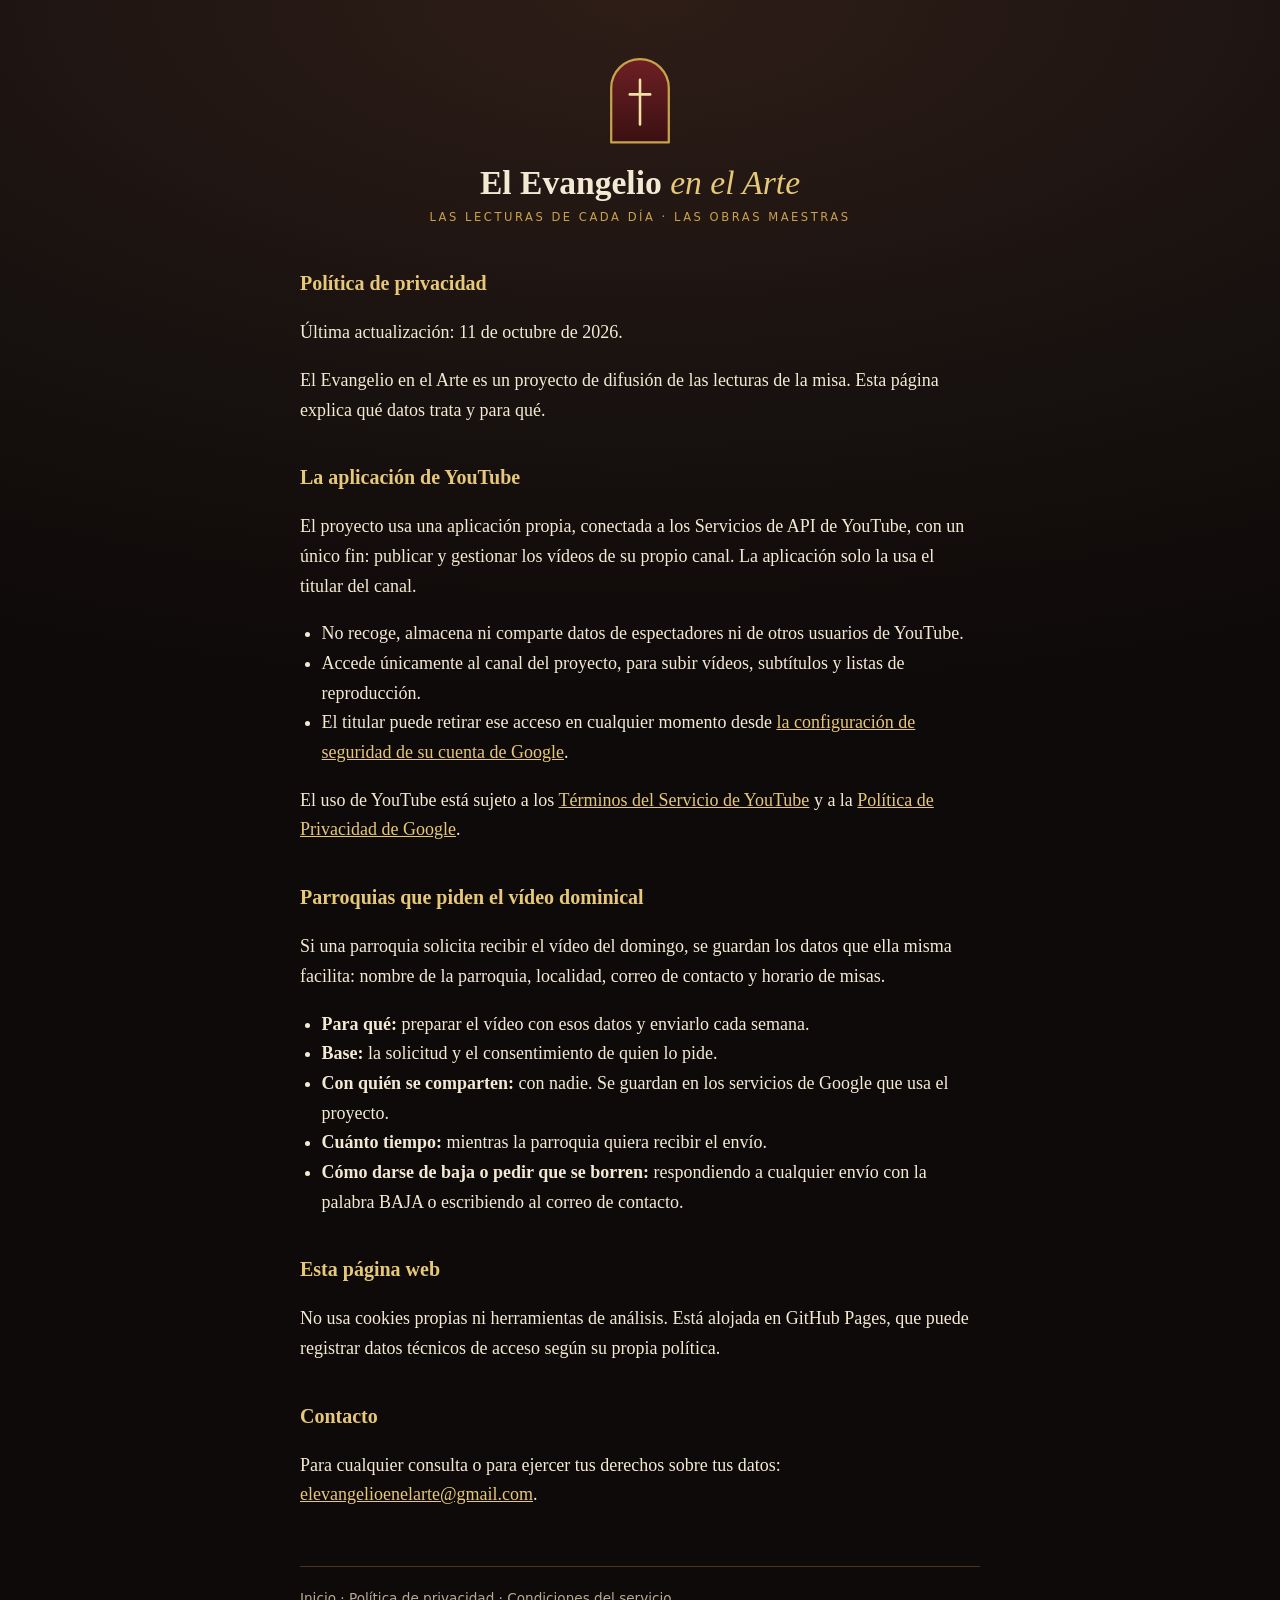
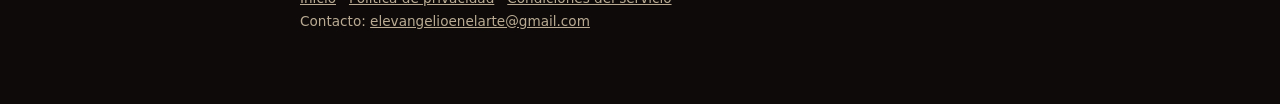
==== privacidad.html @ 05d28bb9 "Página principal del dominio y verificación de Google Co-Authored-By: Claude Opus 5.5 <noreply@anthr" ====
<!doctype html>
<html lang="es">
<head>
<meta charset="utf-8">
<meta name="viewport" content="width=device-width, initial-scale=1">
<title>Política de privacidad · El Evangelio en el Arte</title>
<meta name="description" content="Qué datos trata El Evangelio en el Arte y para qué.">
<style>
:root{--tinta:#14100e;--tinta2:#241813;--oro:#c9a24b;--oro2:#e6c878;--perg:#f4ead4;--gris:#b9ab93}
*{box-sizing:border-box}
html{background:#0e0a09}
body{margin:0;min-height:100vh;background:radial-gradient(ellipse 120% 700px at 50% 0%,#2e1d17 0%,#17110f 60%,#0e0a09 100%) no-repeat #0e0a09;color:var(--perg);
font-family:Georgia,'Times New Roman',serif;line-height:1.65;font-size:18px}
main{max-width:720px;margin:0 auto;padding:56px 20px 72px}
header{text-align:center;margin-bottom:40px}
.marca{width:64px;height:auto;display:block;margin:0 auto 18px}
h1{font-size:2.1rem;line-height:1.15;margin:0 0 6px;font-weight:600}
h1 em{color:var(--oro2);font-weight:500}
.lema{font-family:system-ui,-apple-system,'Segoe UI',sans-serif;text-transform:uppercase;letter-spacing:.22em;font-size:.72rem;color:var(--oro)}
h2{font-size:1.25rem;color:var(--oro2);margin:36px 0 8px;font-weight:600}
p,li{color:var(--perg)}
a{color:var(--oro2)}
ul{padding-left:1.2em}
.boton{display:inline-block;margin-top:8px;padding:12px 22px;border:1px solid var(--oro);border-radius:6px;text-decoration:none;color:var(--perg);font-family:system-ui,sans-serif;font-size:.95rem}
footer{margin-top:56px;padding-top:20px;border-top:1px solid rgba(201,162,75,.3);font-family:system-ui,sans-serif;font-size:.85rem;color:var(--gris)}
footer a{color:var(--gris)}
</style>
</head>
<body>
<main>
<header>
<svg class="marca" viewBox="0 0 200 280" role="img" aria-label="Emblema de El Evangelio en el Arte" xmlns="http://www.w3.org/2000/svg"><defs><linearGradient id="ox" x1="0" y1="0" x2="0" y2="1"><stop offset="0" stop-color="#6d2023"/><stop offset="1" stop-color="#3a1012"/></linearGradient></defs><path d="M10 270V100A90 90 0 0 1 190 100V270Z" fill="url(#ox)" stroke="#c9a24b" stroke-width="7" stroke-linejoin="round"/><path d="M100 74V214M68 120H132" stroke="#f3dfa6" stroke-width="8" stroke-linecap="round"/></svg>
<h1>El Evangelio <em>en el Arte</em></h1>
<div class="lema">Las lecturas de cada día · Las obras maestras</div>
</header>

<h2>Política de privacidad</h2>
<p>Última actualización: 11 de octubre de 2026.</p>
<p>El Evangelio en el Arte es un proyecto de difusión de las lecturas de la misa. Esta página explica qué datos trata y para qué.</p>

<h2>La aplicación de YouTube</h2>
<p>El proyecto usa una aplicación propia, conectada a los Servicios de API de YouTube, con un único fin: publicar y gestionar los vídeos de su propio canal. La aplicación solo la usa el titular del canal.</p>
<ul>
<li>No recoge, almacena ni comparte datos de espectadores ni de otros usuarios de YouTube.</li>
<li>Accede únicamente al canal del proyecto, para subir vídeos, subtítulos y listas de reproducción.</li>
<li>El titular puede retirar ese acceso en cualquier momento desde <a href="https://myaccount.google.com/permissions">la configuración de seguridad de su cuenta de Google</a>.</li>
</ul>
<p>El uso de YouTube está sujeto a los <a href="https://www.youtube.com/t/terms">Términos del Servicio de YouTube</a> y a la <a href="https://policies.google.com/privacy">Política de Privacidad de Google</a>.</p>

<h2>Parroquias que piden el vídeo dominical</h2>
<p>Si una parroquia solicita recibir el vídeo del domingo, se guardan los datos que ella misma facilita: nombre de la parroquia, localidad, correo de contacto y horario de misas.</p>
<ul>
<li><strong>Para qué:</strong> preparar el vídeo con esos datos y enviarlo cada semana.</li>
<li><strong>Base:</strong> la solicitud y el consentimiento de quien lo pide.</li>
<li><strong>Con quién se comparten:</strong> con nadie. Se guardan en los servicios de Google que usa el proyecto.</li>
<li><strong>Cuánto tiempo:</strong> mientras la parroquia quiera recibir el envío.</li>
<li><strong>Cómo darse de baja o pedir que se borren:</strong> respondiendo a cualquier envío con la palabra BAJA o escribiendo al correo de contacto.</li>
</ul>

<h2>Esta página web</h2>
<p>No usa cookies propias ni herramientas de análisis. Está alojada en GitHub Pages, que puede registrar datos técnicos de acceso según su propia política.</p>

<h2>Contacto</h2>
<p>Para cualquier consulta o para ejercer tus derechos sobre tus datos: <a href="mailto:elevangelioenelarte@gmail.com">elevangelioenelarte@gmail.com</a>.</p>

<footer><a href="./">Inicio</a> · <a href="privacidad.html">Política de privacidad</a> · <a href="condiciones.html">Condiciones del servicio</a><br>Contacto: <a href="mailto:elevangelioenelarte@gmail.com">elevangelioenelarte@gmail.com</a></footer>
</main>
</body>
</html>
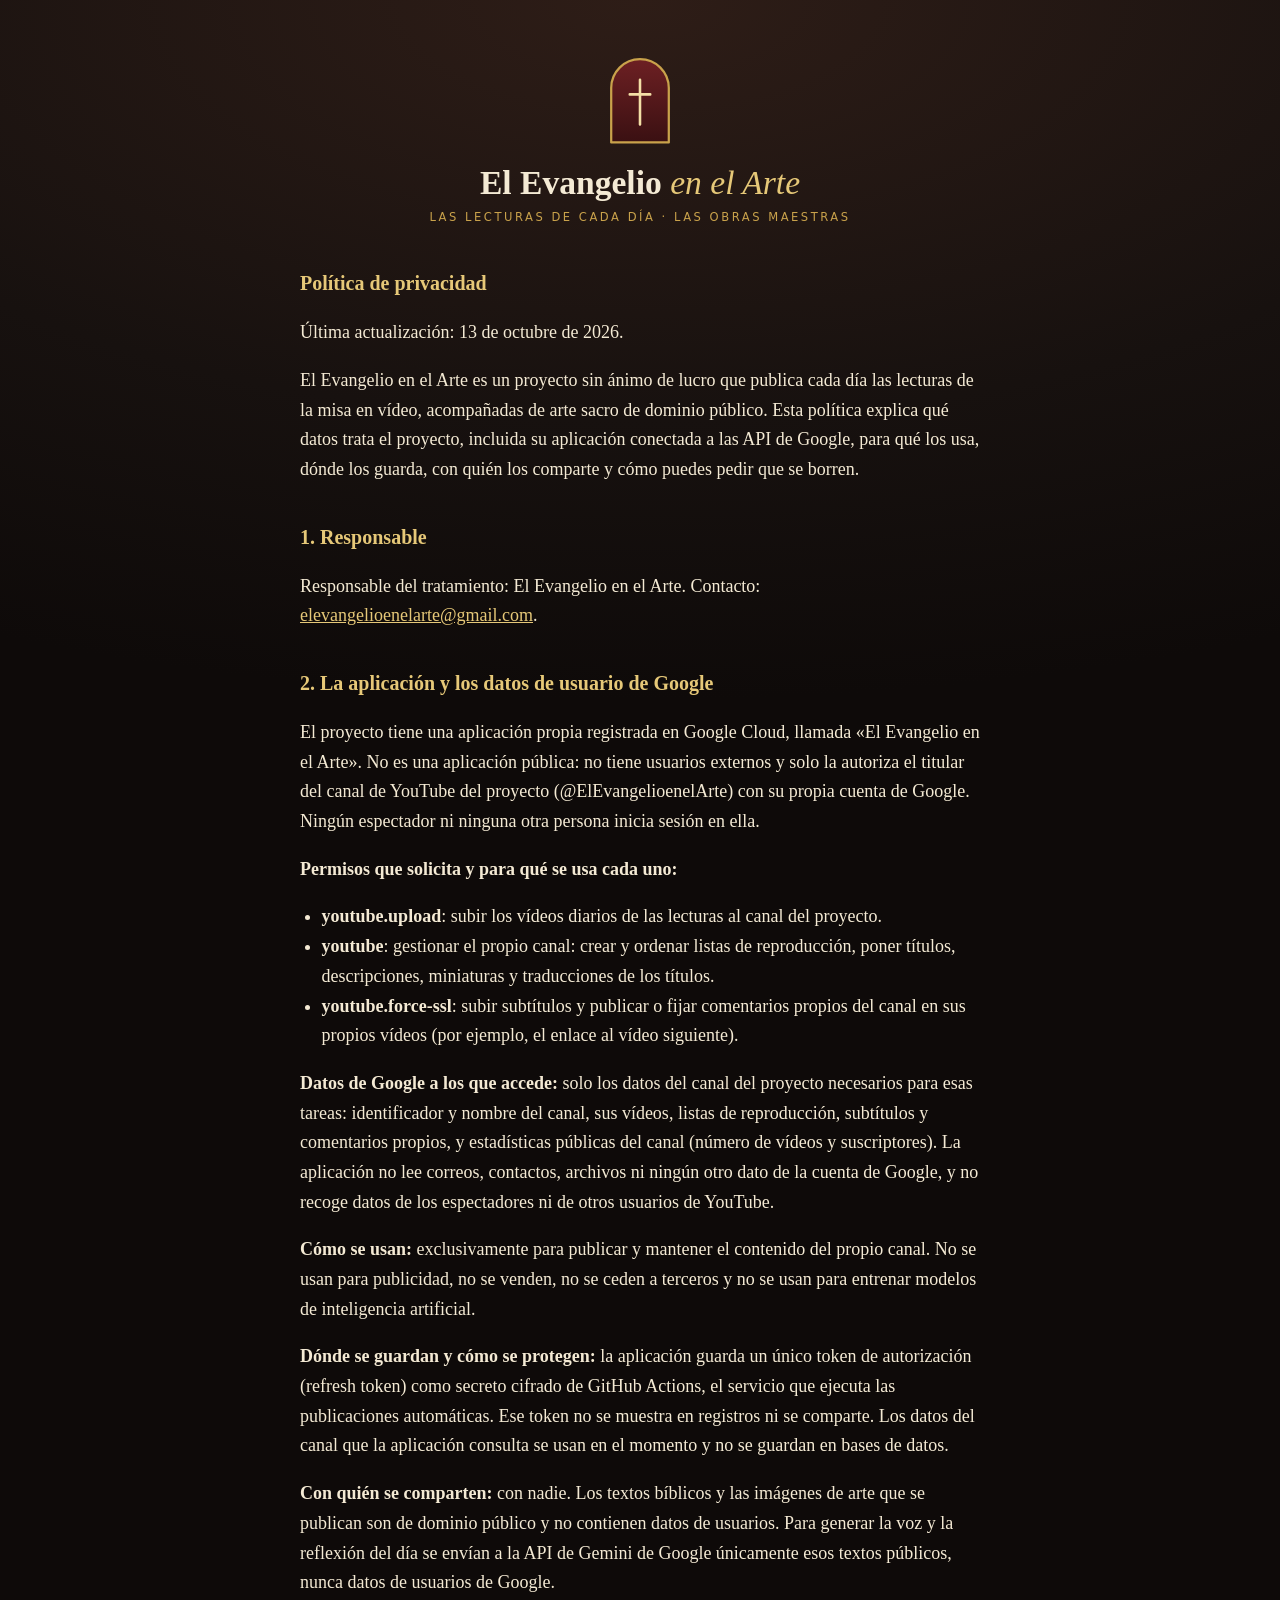
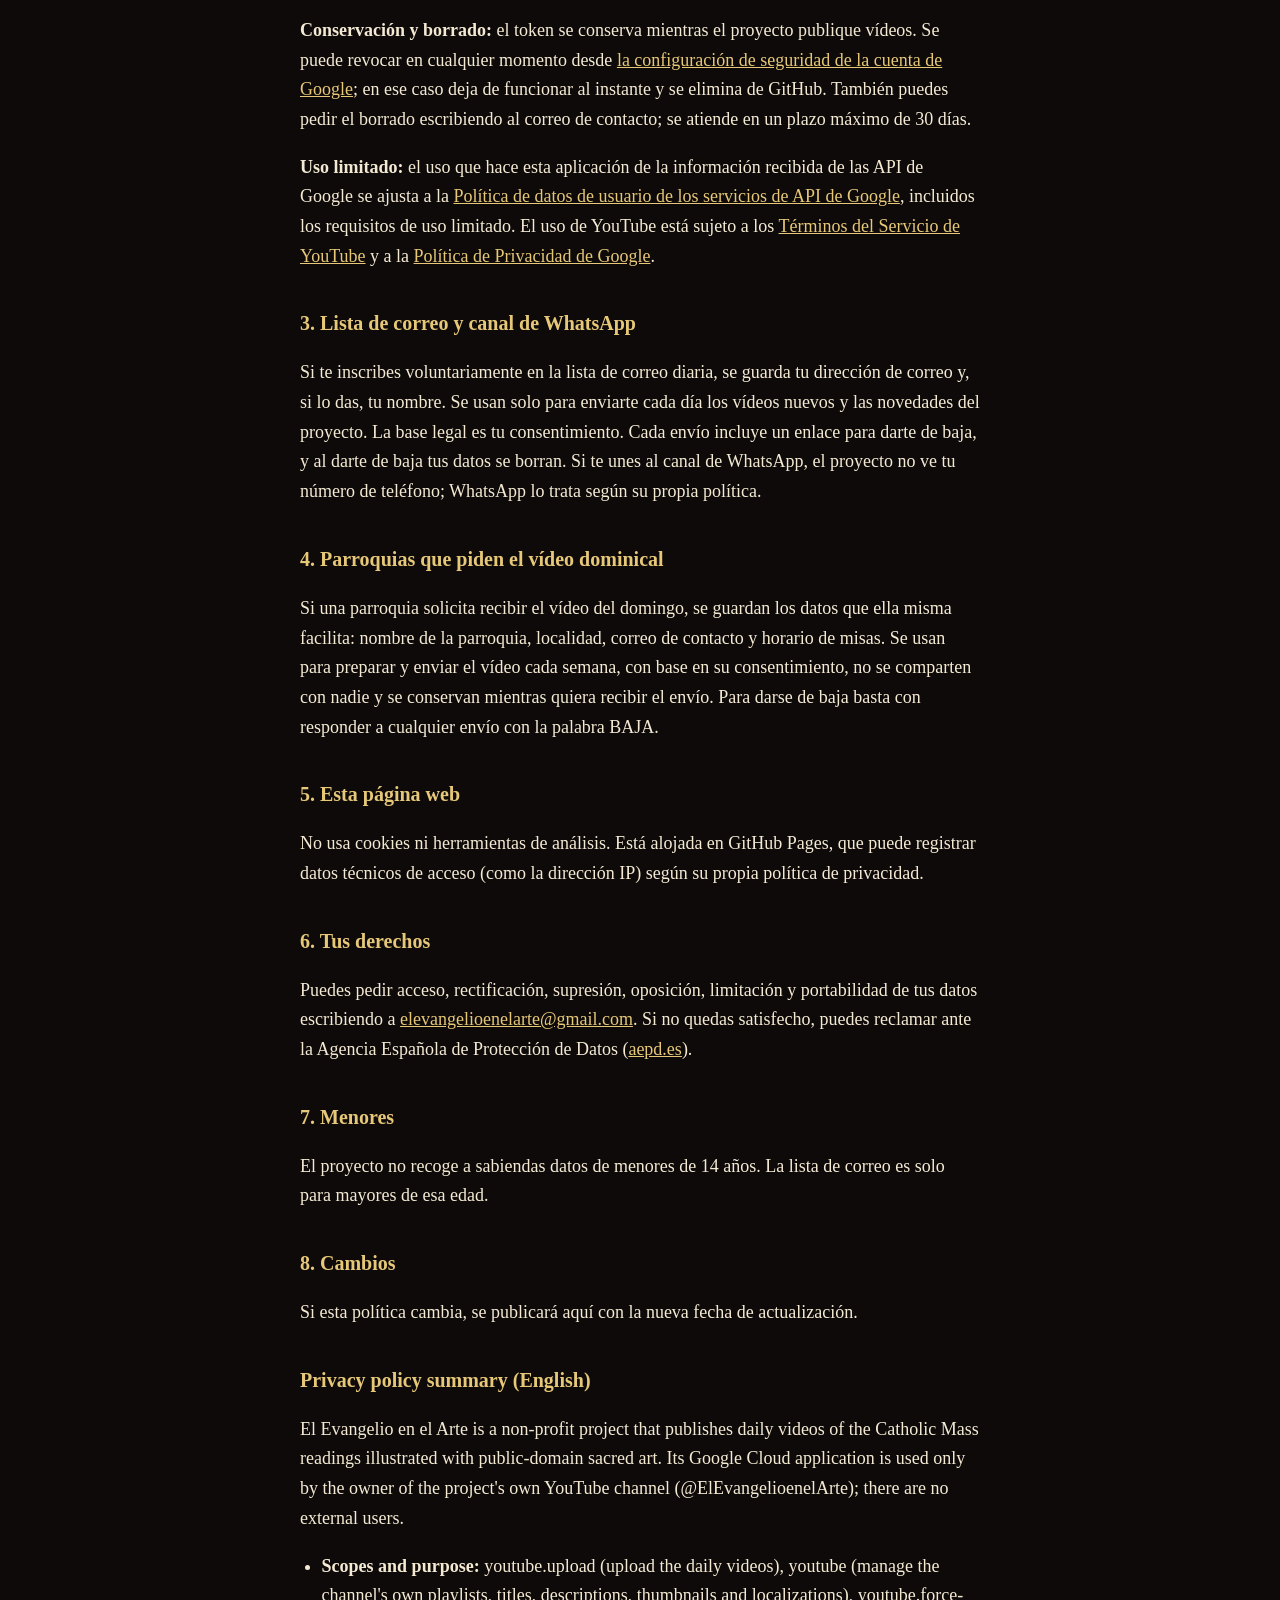
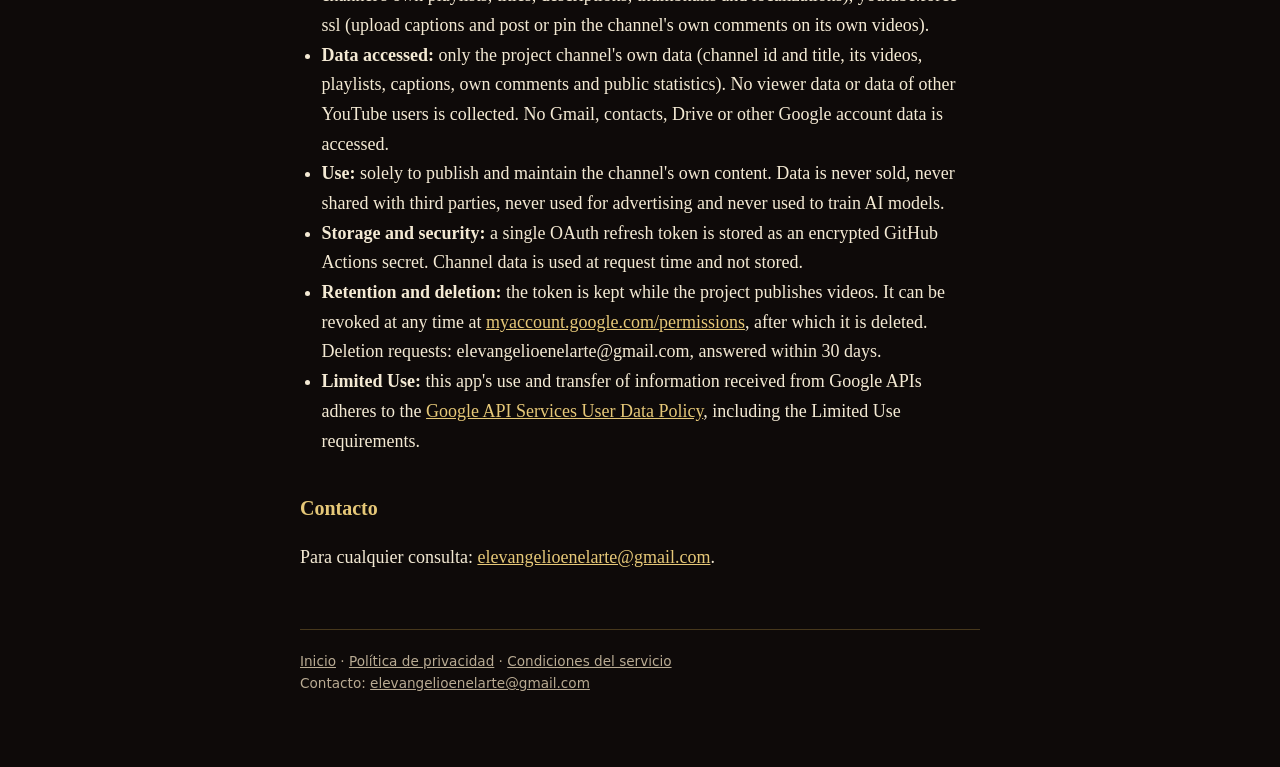
==== commit 396f53f3: "Ampliar la política de privacidad para la verificación de Google Co-Authored-By: Claude Opus 5.5 <no" ====
--- a/privacidad.html
+++ b/privacidad.html
@@ -35,33 +35,60 @@
 </header>
 
 <h2>Política de privacidad</h2>
-<p>Última actualización: 11 de octubre de 2026.</p>
-<p>El Evangelio en el Arte es un proyecto de difusión de las lecturas de la misa. Esta página explica qué datos trata y para qué.</p>
+<p>Última actualización: 13 de octubre de 2026.</p>
+<p>El Evangelio en el Arte es un proyecto sin ánimo de lucro que publica cada día las lecturas de la misa en vídeo, acompañadas de arte sacro de dominio público. Esta política explica qué datos trata el proyecto, incluida su aplicación conectada a las API de Google, para qué los usa, dónde los guarda, con quién los comparte y cómo puedes pedir que se borren.</p>
 
-<h2>La aplicación de YouTube</h2>
-<p>El proyecto usa una aplicación propia, conectada a los Servicios de API de YouTube, con un único fin: publicar y gestionar los vídeos de su propio canal. La aplicación solo la usa el titular del canal.</p>
+<h2>1. Responsable</h2>
+<p>Responsable del tratamiento: El Evangelio en el Arte. Contacto: <a href="mailto:elevangelioenelarte@gmail.com">elevangelioenelarte@gmail.com</a>.</p>
+
+<h2>2. La aplicación y los datos de usuario de Google</h2>
+<p>El proyecto tiene una aplicación propia registrada en Google Cloud, llamada «El Evangelio en el Arte». No es una aplicación pública: no tiene usuarios externos y solo la autoriza el titular del canal de YouTube del proyecto (@ElEvangelioenelArte) con su propia cuenta de Google. Ningún espectador ni ninguna otra persona inicia sesión en ella.</p>
+<p><strong>Permisos que solicita y para qué se usa cada uno:</strong></p>
 <ul>
-<li>No recoge, almacena ni comparte datos de espectadores ni de otros usuarios de YouTube.</li>
-<li>Accede únicamente al canal del proyecto, para subir vídeos, subtítulos y listas de reproducción.</li>
-<li>El titular puede retirar ese acceso en cualquier momento desde <a href="https://myaccount.google.com/permissions">la configuración de seguridad de su cuenta de Google</a>.</li>
+<li><strong>youtube.upload</strong>: subir los vídeos diarios de las lecturas al canal del proyecto.</li>
+<li><strong>youtube</strong>: gestionar el propio canal: crear y ordenar listas de reproducción, poner títulos, descripciones, miniaturas y traducciones de los títulos.</li>
+<li><strong>youtube.force-ssl</strong>: subir subtítulos y publicar o fijar comentarios propios del canal en sus propios vídeos (por ejemplo, el enlace al vídeo siguiente).</li>
 </ul>
-<p>El uso de YouTube está sujeto a los <a href="https://www.youtube.com/t/terms">Términos del Servicio de YouTube</a> y a la <a href="https://policies.google.com/privacy">Política de Privacidad de Google</a>.</p>
+<p><strong>Datos de Google a los que accede:</strong> solo los datos del canal del proyecto necesarios para esas tareas: identificador y nombre del canal, sus vídeos, listas de reproducción, subtítulos y comentarios propios, y estadísticas públicas del canal (número de vídeos y suscriptores). La aplicación no lee correos, contactos, archivos ni ningún otro dato de la cuenta de Google, y no recoge datos de los espectadores ni de otros usuarios de YouTube.</p>
+<p><strong>Cómo se usan:</strong> exclusivamente para publicar y mantener el contenido del propio canal. No se usan para publicidad, no se venden, no se ceden a terceros y no se usan para entrenar modelos de inteligencia artificial.</p>
+<p><strong>Dónde se guardan y cómo se protegen:</strong> la aplicación guarda un único token de autorización (refresh token) como secreto cifrado de GitHub Actions, el servicio que ejecuta las publicaciones automáticas. Ese token no se muestra en registros ni se comparte. Los datos del canal que la aplicación consulta se usan en el momento y no se guardan en bases de datos.</p>
+<p><strong>Con quién se comparten:</strong> con nadie. Los textos bíblicos y las imágenes de arte que se publican son de dominio público y no contienen datos de usuarios. Para generar la voz y la reflexión del día se envían a la API de Gemini de Google únicamente esos textos públicos, nunca datos de usuarios de Google.</p>
+<p><strong>Conservación y borrado:</strong> el token se conserva mientras el proyecto publique vídeos. Se puede revocar en cualquier momento desde <a href="https://myaccount.google.com/permissions">la configuración de seguridad de la cuenta de Google</a>; en ese caso deja de funcionar al instante y se elimina de GitHub. También puedes pedir el borrado escribiendo al correo de contacto; se atiende en un plazo máximo de 30 días.</p>
+<p><strong>Uso limitado:</strong> el uso que hace esta aplicación de la información recibida de las API de Google se ajusta a la <a href="https://developers.google.com/terms/api-services-user-data-policy">Política de datos de usuario de los servicios de API de Google</a>, incluidos los requisitos de uso limitado. El uso de YouTube está sujeto a los <a href="https://www.youtube.com/t/terms">Términos del Servicio de YouTube</a> y a la <a href="https://policies.google.com/privacy">Política de Privacidad de Google</a>.</p>
 
-<h2>Parroquias que piden el vídeo dominical</h2>
-<p>Si una parroquia solicita recibir el vídeo del domingo, se guardan los datos que ella misma facilita: nombre de la parroquia, localidad, correo de contacto y horario de misas.</p>
+<h2>3. Lista de correo y canal de WhatsApp</h2>
+<p>Si te inscribes voluntariamente en la lista de correo diaria, se guarda tu dirección de correo y, si lo das, tu nombre. Se usan solo para enviarte cada día los vídeos nuevos y las novedades del proyecto. La base legal es tu consentimiento. Cada envío incluye un enlace para darte de baja, y al darte de baja tus datos se borran. Si te unes al canal de WhatsApp, el proyecto no ve tu número de teléfono; WhatsApp lo trata según su propia política.</p>
+
+<h2>4. Parroquias que piden el vídeo dominical</h2>
+<p>Si una parroquia solicita recibir el vídeo del domingo, se guardan los datos que ella misma facilita: nombre de la parroquia, localidad, correo de contacto y horario de misas. Se usan para preparar y enviar el vídeo cada semana, con base en su consentimiento, no se comparten con nadie y se conservan mientras quiera recibir el envío. Para darse de baja basta con responder a cualquier envío con la palabra BAJA.</p>
+
+<h2>5. Esta página web</h2>
+<p>No usa cookies ni herramientas de análisis. Está alojada en GitHub Pages, que puede registrar datos técnicos de acceso (como la dirección IP) según su propia política de privacidad.</p>
+
+<h2>6. Tus derechos</h2>
+<p>Puedes pedir acceso, rectificación, supresión, oposición, limitación y portabilidad de tus datos escribiendo a <a href="mailto:elevangelioenelarte@gmail.com">elevangelioenelarte@gmail.com</a>. Si no quedas satisfecho, puedes reclamar ante la Agencia Española de Protección de Datos (<a href="https://www.aepd.es">aepd.es</a>).</p>
+
+<h2>7. Menores</h2>
+<p>El proyecto no recoge a sabiendas datos de menores de 14 años. La lista de correo es solo para mayores de esa edad.</p>
+
+<h2>8. Cambios</h2>
+<p>Si esta política cambia, se publicará aquí con la nueva fecha de actualización.</p>
+
+<h2 lang="en">Privacy policy summary (English)</h2>
+<div lang="en">
+<p>El Evangelio en el Arte is a non-profit project that publishes daily videos of the Catholic Mass readings illustrated with public-domain sacred art. Its Google Cloud application is used only by the owner of the project's own YouTube channel (@ElEvangelioenelArte); there are no external users.</p>
 <ul>
-<li><strong>Para qué:</strong> preparar el vídeo con esos datos y enviarlo cada semana.</li>
-<li><strong>Base:</strong> la solicitud y el consentimiento de quien lo pide.</li>
-<li><strong>Con quién se comparten:</strong> con nadie. Se guardan en los servicios de Google que usa el proyecto.</li>
-<li><strong>Cuánto tiempo:</strong> mientras la parroquia quiera recibir el envío.</li>
-<li><strong>Cómo darse de baja o pedir que se borren:</strong> respondiendo a cualquier envío con la palabra BAJA o escribiendo al correo de contacto.</li>
+<li><strong>Scopes and purpose:</strong> youtube.upload (upload the daily videos), youtube (manage the channel's own playlists, titles, descriptions, thumbnails and localizations), youtube.force-ssl (upload captions and post or pin the channel's own comments on its own videos).</li>
+<li><strong>Data accessed:</strong> only the project channel's own data (channel id and title, its videos, playlists, captions, own comments and public statistics). No viewer data or data of other YouTube users is collected. No Gmail, contacts, Drive or other Google account data is accessed.</li>
+<li><strong>Use:</strong> solely to publish and maintain the channel's own content. Data is never sold, never shared with third parties, never used for advertising and never used to train AI models.</li>
+<li><strong>Storage and security:</strong> a single OAuth refresh token is stored as an encrypted GitHub Actions secret. Channel data is used at request time and not stored.</li>
+<li><strong>Retention and deletion:</strong> the token is kept while the project publishes videos. It can be revoked at any time at <a href="https://myaccount.google.com/permissions">myaccount.google.com/permissions</a>, after which it is deleted. Deletion requests: elevangelioenelarte@gmail.com, answered within 30 days.</li>
+<li><strong>Limited Use:</strong> this app's use and transfer of information received from Google APIs adheres to the <a href="https://developers.google.com/terms/api-services-user-data-policy">Google API Services User Data Policy</a>, including the Limited Use requirements.</li>
 </ul>
-
-<h2>Esta página web</h2>
-<p>No usa cookies propias ni herramientas de análisis. Está alojada en GitHub Pages, que puede registrar datos técnicos de acceso según su propia política.</p>
+</div>
 
 <h2>Contacto</h2>
-<p>Para cualquier consulta o para ejercer tus derechos sobre tus datos: <a href="mailto:elevangelioenelarte@gmail.com">elevangelioenelarte@gmail.com</a>.</p>
+<p>Para cualquier consulta: <a href="mailto:elevangelioenelarte@gmail.com">elevangelioenelarte@gmail.com</a>.</p>
 
 <footer><a href="./">Inicio</a> · <a href="privacidad.html">Política de privacidad</a> · <a href="condiciones.html">Condiciones del servicio</a><br>Contacto: <a href="mailto:elevangelioenelarte@gmail.com">elevangelioenelarte@gmail.com</a></footer>
 </main>
